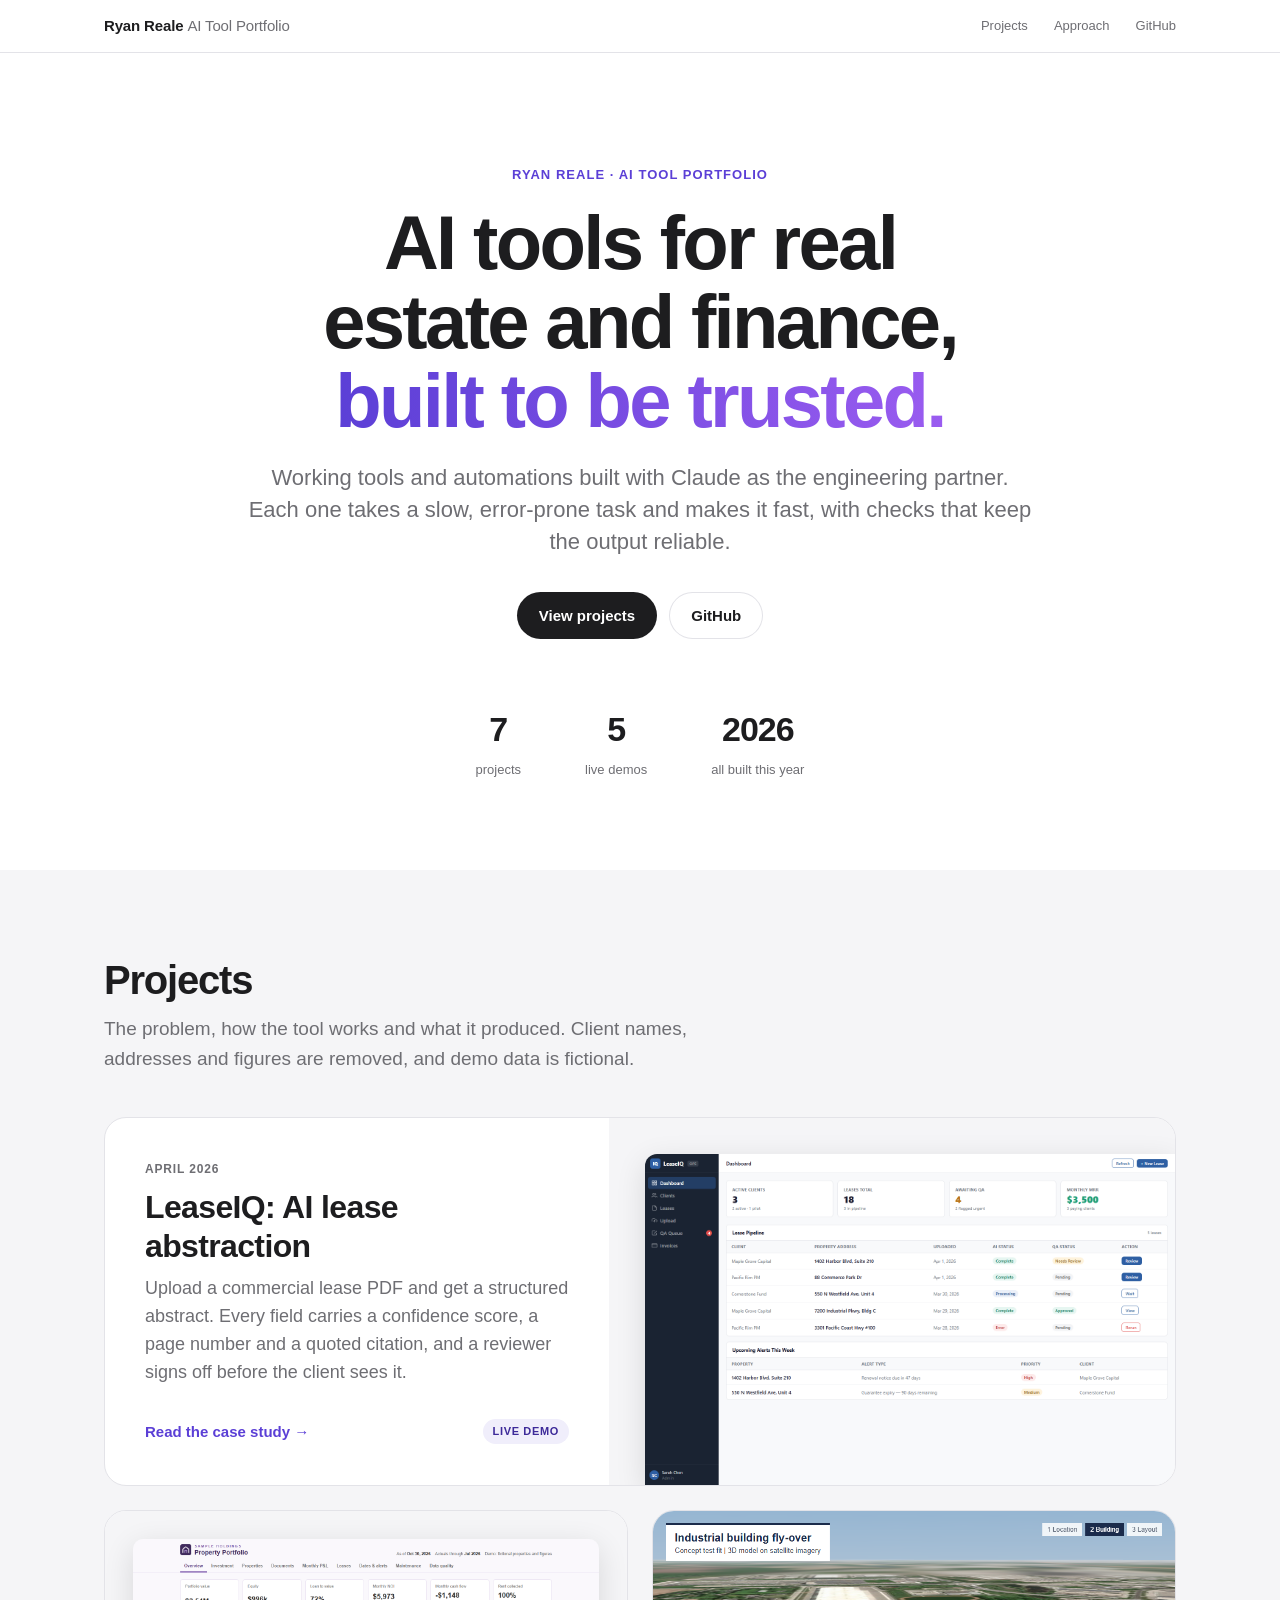
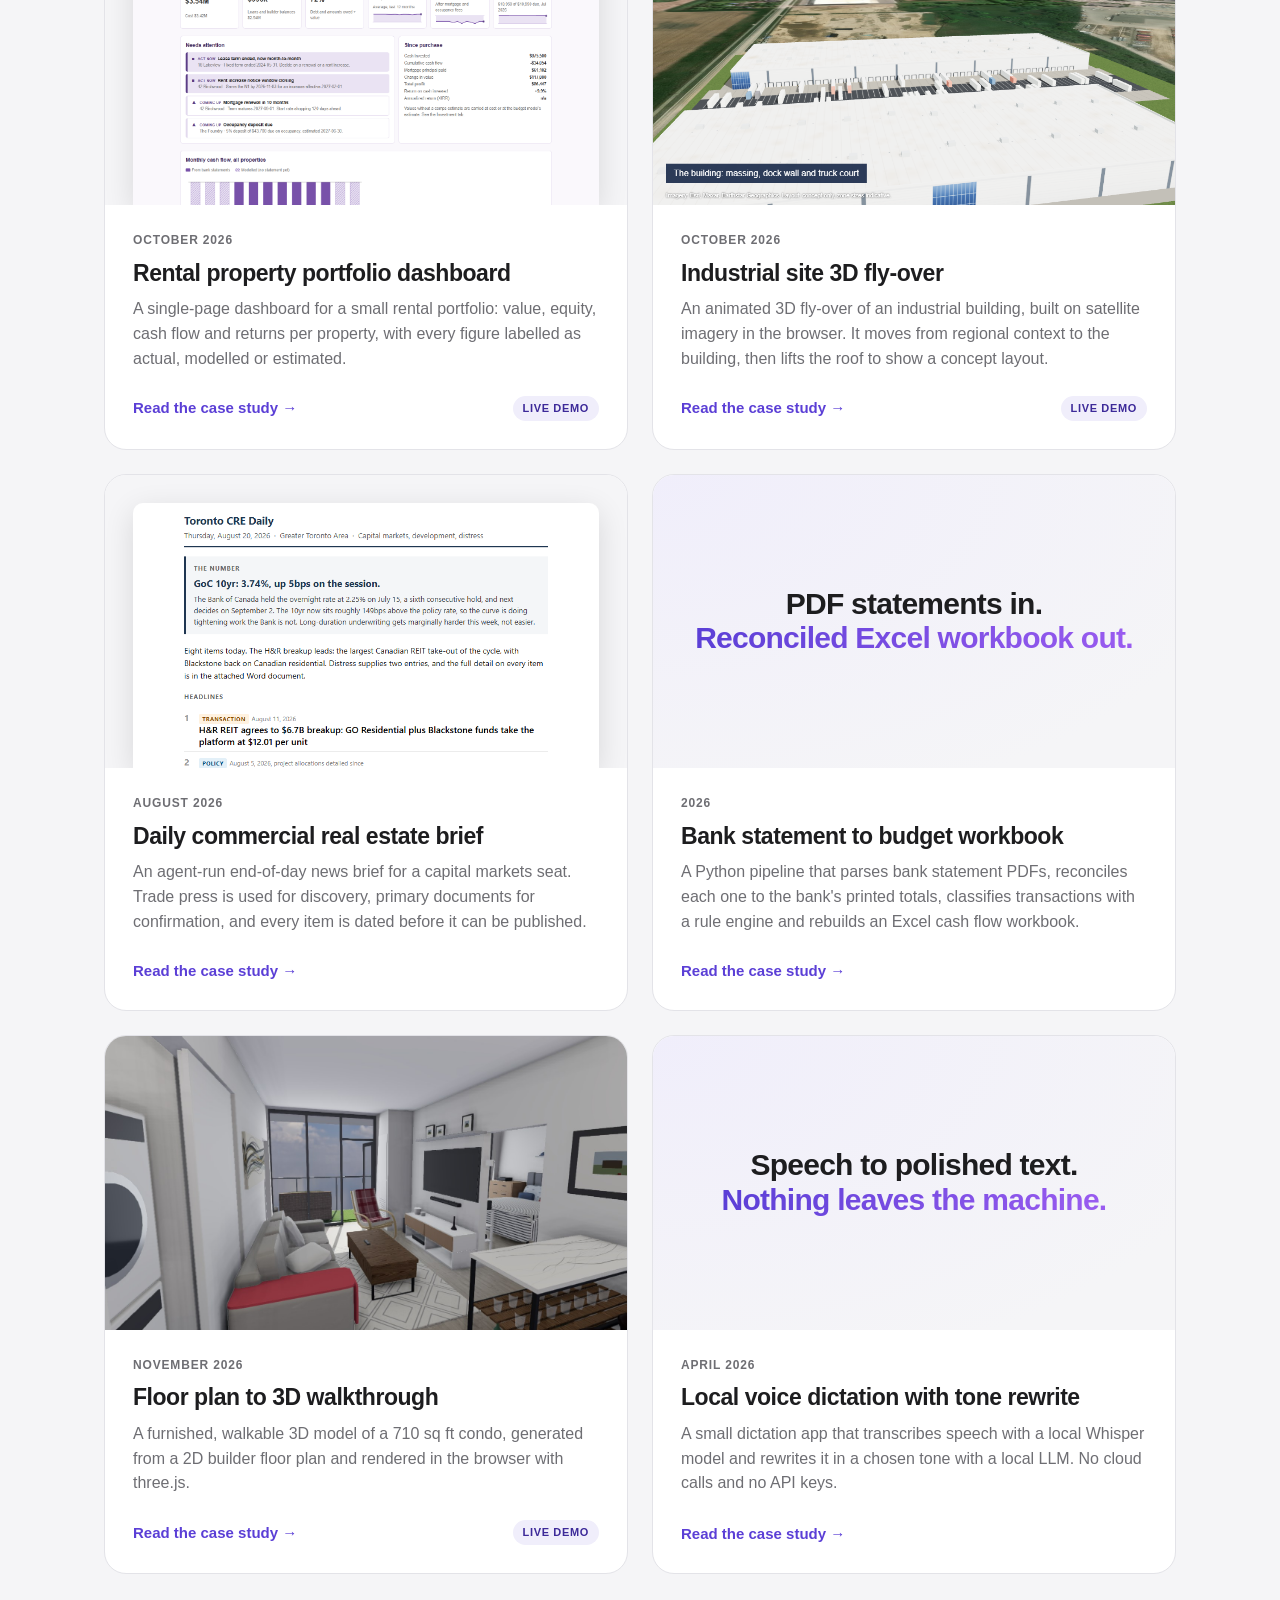
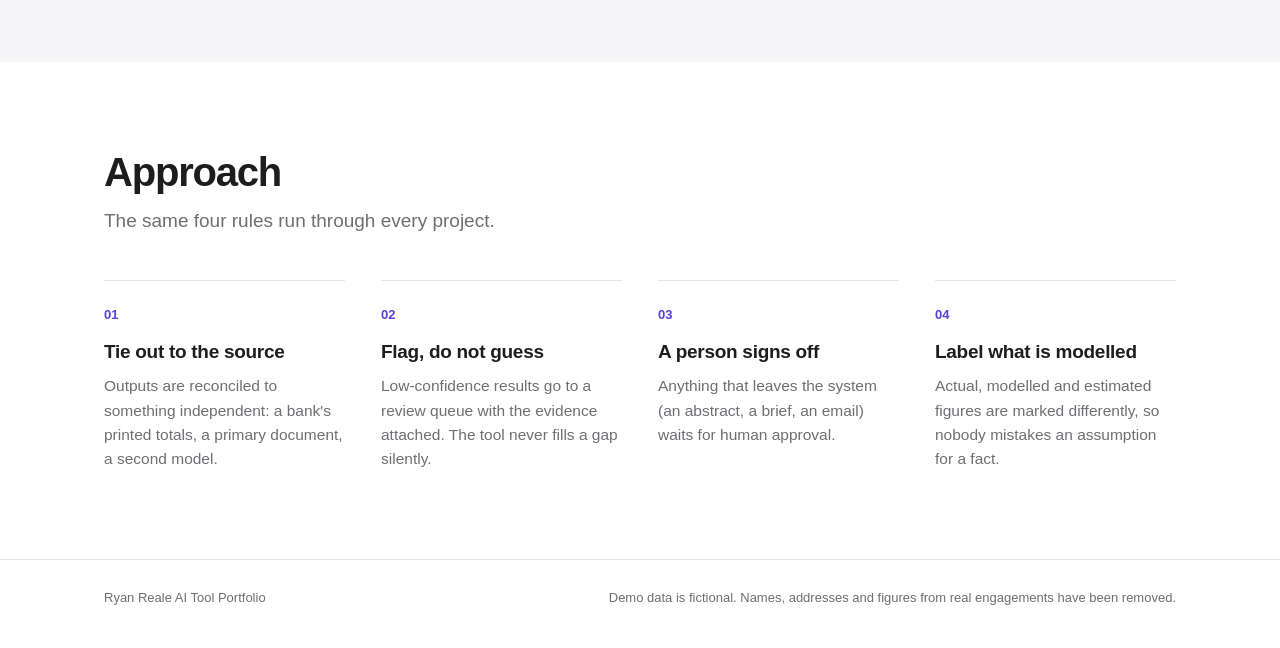
==== index.html @ 84ed0e1f "Ryan Reale AI Tool Portfolio site Co-Authored-By: Claude Fable 5.2 <noreply@anthropic.com>" ====
<!doctype html>
<html lang="en">
<head>
<meta charset="utf-8">
<meta name="viewport" content="width=device-width, initial-scale=1">
<title>Ryan Reale AI Tool Portfolio</title>
<meta name="description" content="Ryan Reale AI Tool Portfolio: AI tools and automations for commercial real estate and finance workflows.">
<meta name="color-scheme" content="light dark">
<link rel="stylesheet" href="assets/style.css">
</head>
<body>
<header class="top"><div class="wrap">
<a class="brand" href="index.html">Ryan Reale <span>AI Tool Portfolio</span></a>
<nav><a href="index.html#projects">Projects</a><a href="index.html#approach">Approach</a><a href="https://github.com/RSR71">GitHub</a></nav>
</div></header>

<div class="hero"><div class="wrap">
<p class="eyebrow">Ryan Reale &middot; AI Tool Portfolio</p>
<h1>AI tools for real estate and finance, <span class="grad">built to be trusted.</span></h1>
<p class="lead">Working tools and automations built with Claude as the engineering partner. Each one takes a slow, error-prone task and makes it fast, with checks that keep the output reliable.</p>
<div class="btns"><a class="btn" href="#projects">View projects</a><a class="btn alt" href="https://github.com/RSR71">GitHub</a></div>
<div class="stats">
<div class="stat"><b>7</b><span>projects</span></div>
<div class="stat"><b>5</b><span>live demos</span></div>
<div class="stat"><b>2026</b><span>all built this year</span></div>
</div>
</div></div>
<section id="projects" class="band"><div class="wrap">
<div class="sec-head"><h2>Projects</h2>
<p class="sub">The problem, how the tool works and what it produced. Client names, addresses and figures are removed, and demo data is fictional.</p></div>
<div class="grid"><a class="card rise feature" href="projects/leaseiq.html"><div class="thumb"><img src="assets/img/leaseiq-ops.png" alt="" loading="lazy"></div><div class="body"><span class="when">April 2026</span><h3>LeaseIQ: AI lease abstraction</h3><p>Upload a commercial lease PDF and get a structured abstract. Every field carries a confidence score, a page number and a quoted citation, and a reviewer signs off before the client sees it.</p><div class="more"><span>Read the case study <i>&rarr;</i></span><span class="live">Live demo</span></div></div></a><a class="card rise" href="projects/property-portfolio.html"><div class="thumb"><img src="assets/img/property-portfolio.png" alt="" loading="lazy"></div><div class="body"><span class="when">October 2026</span><h3>Rental property portfolio dashboard</h3><p>A single-page dashboard for a small rental portfolio: value, equity, cash flow and returns per property, with every figure labelled as actual, modelled or estimated.</p><div class="more"><span>Read the case study <i>&rarr;</i></span><span class="live">Live demo</span></div></div></a><a class="card rise" href="projects/flyover.html"><div class="thumb full"><img src="assets/img/flyover-building.png" alt="" loading="lazy"></div><div class="body"><span class="when">October 2026</span><h3>Industrial site 3D fly-over</h3><p>An animated 3D fly-over of an industrial building, built on satellite imagery in the browser. It moves from regional context to the building, then lifts the roof to show a concept layout.</p><div class="more"><span>Read the case study <i>&rarr;</i></span><span class="live">Live demo</span></div></div></a><a class="card rise" href="projects/cre-brief.html"><div class="thumb"><img src="assets/img/cre-brief.png" alt="" loading="lazy"></div><div class="body"><span class="when">August 2026</span><h3>Daily commercial real estate brief</h3><p>An agent-run end-of-day news brief for a capital markets seat. Trade press is used for discovery, primary documents for confirmation, and every item is dated before it can be published.</p><div class="more"><span>Read the case study <i>&rarr;</i></span></div></div></a><a class="card rise" href="projects/statement-pipeline.html"><div class="thumb txt"><div><em>PDF statements in.</em><em class="grad">Reconciled Excel workbook out.</em></div></div><div class="body"><span class="when">2026</span><h3>Bank statement to budget workbook</h3><p>A Python pipeline that parses bank statement PDFs, reconciles each one to the bank's printed totals, classifies transactions with a rule engine and rebuilds an Excel cash flow workbook.</p><div class="more"><span>Read the case study <i>&rarr;</i></span></div></div></a><a class="card rise" href="projects/condo-tour.html"><div class="thumb full"><img src="assets/img/condo/living_room_from_kitchen.jpg" alt="" loading="lazy"></div><div class="body"><span class="when">November 2026</span><h3>Floor plan to 3D walkthrough</h3><p>A furnished, walkable 3D model of a 710 sq ft condo, generated from a 2D builder floor plan and rendered in the browser with three.js.</p><div class="more"><span>Read the case study <i>&rarr;</i></span><span class="live">Live demo</span></div></div></a><a class="card rise" href="projects/dictation.html"><div class="thumb txt"><div><em>Speech to polished text.</em><em class="grad">Nothing leaves the machine.</em></div></div><div class="body"><span class="when">April 2026</span><h3>Local voice dictation with tone rewrite</h3><p>A small dictation app that transcribes speech with a local Whisper model and rewrites it in a chosen tone with a local LLM. No cloud calls and no API keys.</p><div class="more"><span>Read the case study <i>&rarr;</i></span></div></div></a></div>
</div></section>
<section id="approach"><div class="wrap">
<div class="sec-head"><h2>Approach</h2>
<p class="sub">The same four rules run through every project.</p></div>
<div class="principles">
<div class="rise"><span class="n">01</span><h3>Tie out to the source</h3><p>Outputs are reconciled to something independent: a bank's printed totals, a primary document, a second model.</p></div>
<div class="rise"><span class="n">02</span><h3>Flag, do not guess</h3><p>Low-confidence results go to a review queue with the evidence attached. The tool never fills a gap silently.</p></div>
<div class="rise"><span class="n">03</span><h3>A person signs off</h3><p>Anything that leaves the system (an abstract, a brief, an email) waits for human approval.</p></div>
<div class="rise"><span class="n">04</span><h3>Label what is modelled</h3><p>Actual, modelled and estimated figures are marked differently, so nobody mistakes an assumption for a fact.</p></div>
</div>
</div></section>

<footer><div class="wrap"><span>Ryan Reale AI Tool Portfolio</span><span>Demo data is fictional. Names, addresses and figures from real engagements have been removed.</span></div></footer>
<script>
(function(){var els=document.querySelectorAll('.rise');if(!('IntersectionObserver' in window)){els.forEach(function(e){e.classList.add('in')});return}
var io=new IntersectionObserver(function(es){es.forEach(function(e){if(e.isIntersecting){e.target.classList.add('in');io.unobserve(e.target)}})},{rootMargin:'0px 0px -8% 0px'});
els.forEach(function(e,i){e.style.transitionDelay=(Math.min(i%4,3)*60)+'ms';io.observe(e)})})();
</script>
</body>
</html>
---- assets/style.css ----
:root{
  --bg:#ffffff;--alt:#f5f5f7;--card:#ffffff;--ink:#1d1d1f;--mute:#6e6e73;--line:#e3e3e8;
  --accent:#5b3fd6;--accent2:#9a5cf0;--chip:#f0eefb;--chip-ink:#3d2a99;--shadow:0 1px 2px rgba(0,0,0,.04),0 12px 32px rgba(0,0,0,.06);
  --nav:rgba(255,255,255,.72);
  --font:-apple-system,BlinkMacSystemFont,"Segoe UI Variable Display","Segoe UI",Inter,"Helvetica Neue",Arial,sans-serif;
}
@media (prefers-color-scheme:dark){:root{
  --bg:#0a0a0c;--alt:#111114;--card:#16161a;--ink:#f5f5f7;--mute:#a1a1a6;--line:#26262b;
  --accent:#a48bff;--accent2:#d19bff;--chip:#1f1b33;--chip-ink:#cfc3ff;--shadow:0 1px 2px rgba(0,0,0,.4),0 16px 40px rgba(0,0,0,.45);
  --nav:rgba(10,10,12,.72);
}}
*{box-sizing:border-box}
html{scroll-behavior:smooth;-webkit-text-size-adjust:100%}
body{margin:0;font-family:var(--font);color:var(--ink);background:var(--bg);line-height:1.55;font-size:17px;-webkit-font-smoothing:antialiased;text-rendering:optimizeLegibility}
a{color:var(--accent);text-decoration:none}
a:hover{text-decoration:underline}
img{max-width:100%}
.wrap{max-width:1120px;margin:0 auto;padding:0 24px}
.narrow{max-width:780px}
:focus-visible{outline:2px solid var(--accent);outline-offset:3px;border-radius:6px}

/* nav */
header.top{position:sticky;top:0;z-index:50;background:var(--nav);backdrop-filter:saturate(180%) blur(18px);-webkit-backdrop-filter:saturate(180%) blur(18px);border-bottom:1px solid var(--line)}
header.top .wrap{display:flex;justify-content:space-between;align-items:center;height:52px;gap:16px}
.brand{font-weight:600;color:var(--ink);font-size:15px;letter-spacing:-.01em;white-space:nowrap}
.brand:hover{text-decoration:none}
.brand span{color:var(--mute);font-weight:400}
nav{display:flex;gap:26px}
nav a{font-size:13px;color:var(--mute);transition:color .15s}
nav a:hover{color:var(--ink);text-decoration:none}
@media(max-width:560px){.brand span{display:none}nav{gap:18px}}

/* hero */
.hero{padding:112px 0 88px;text-align:center}
.eyebrow{font-size:13px;font-weight:600;letter-spacing:.08em;text-transform:uppercase;color:var(--accent);margin:0 0 18px}
.hero h1{font-size:clamp(40px,7vw,76px);line-height:1.04;letter-spacing:-.035em;font-weight:700;margin:0 auto 22px;max-width:15ch;text-wrap:balance}
.grad{background:linear-gradient(92deg,var(--accent),var(--accent2));-webkit-background-clip:text;background-clip:text;color:transparent}
.lead{font-size:clamp(18px,2.2vw,22px);line-height:1.45;color:var(--mute);max-width:36em;margin:0 auto;text-wrap:pretty}
.btns{display:flex;flex-wrap:wrap;gap:12px;margin-top:34px}
.hero .btns{justify-content:center}
.btn{display:inline-flex;align-items:center;gap:8px;background:var(--ink);color:var(--bg);padding:12px 22px;border-radius:999px;font-weight:600;font-size:15px;transition:transform .15s,opacity .15s}
.btn:hover{text-decoration:none;transform:translateY(-1px);opacity:.88}
.btn.alt{background:transparent;color:var(--ink);box-shadow:inset 0 0 0 1px var(--line)}
.btn.alt:hover{box-shadow:inset 0 0 0 1px var(--mute);opacity:1}
.stats{display:flex;flex-wrap:wrap;justify-content:center;gap:16px 64px;margin-top:64px}
.stat b{display:block;font-size:34px;font-weight:700;letter-spacing:-.03em;font-variant-numeric:tabular-nums}
.stat span{font-size:13px;color:var(--mute)}

/* sections */
section{padding:88px 0}
section.band{background:var(--alt)}
.sec-head{margin-bottom:44px}
h2{font-size:clamp(28px,4vw,40px);letter-spacing:-.03em;line-height:1.1;margin:0 0 12px;font-weight:700}
p.sub{color:var(--mute);margin:0;max-width:34em;font-size:19px}

/* cards */
.grid{display:grid;grid-template-columns:repeat(2,minmax(0,1fr));gap:24px}
@media(max-width:820px){.grid{grid-template-columns:1fr}}
.card{background:var(--card);border:1px solid var(--line);border-radius:22px;overflow:hidden;display:flex;flex-direction:column;color:var(--ink);transition:transform .25s cubic-bezier(.2,.7,.2,1),box-shadow .25s,border-color .25s}
.card:hover{text-decoration:none;transform:translateY(-4px);box-shadow:var(--shadow);border-color:transparent}
.card .thumb{aspect-ratio:16/9;background:var(--alt);overflow:hidden;padding:28px 28px 0}
.card .thumb img{width:100%;height:100%;object-fit:cover;object-position:top left;display:block;border-radius:10px 10px 0 0;box-shadow:0 8px 30px rgba(0,0,0,.12);transition:transform .5s cubic-bezier(.2,.7,.2,1)}
.card:hover .thumb img{transform:scale(1.025)}
.card .thumb.full{padding:0}
.card .thumb.full img{border-radius:0;box-shadow:none;object-position:center}
.card .thumb.txt{display:flex;align-items:center;justify-content:center;padding:32px;text-align:center;font-weight:700;font-size:clamp(22px,2.6vw,30px);line-height:1.15;letter-spacing:-.025em;background:radial-gradient(120% 120% at 0% 0%,var(--chip),var(--alt))}
.card .thumb.txt em{font-style:normal;display:block}
.card .body{padding:26px 28px 28px;display:flex;flex-direction:column;gap:10px;flex:1}
.when{font-size:12px;font-weight:600;letter-spacing:.07em;text-transform:uppercase;color:var(--mute)}
.card h3{margin:0;font-size:23px;letter-spacing:-.02em;line-height:1.2;font-weight:700}
.card p{margin:0;font-size:16px;color:var(--mute)}
.card .more{margin-top:auto;padding-top:14px;font-size:15px;font-weight:600;color:var(--accent);display:flex;justify-content:space-between;align-items:center;gap:12px;flex-wrap:wrap}
.card .more i{font-style:normal;display:inline-block;transition:transform .2s}
.card:hover .more i{transform:translateX(4px)}
.live{font-size:11px;font-weight:700;letter-spacing:.06em;text-transform:uppercase;color:var(--chip-ink);background:var(--chip);padding:4px 10px;border-radius:999px}
.card.feature{grid-column:1/-1;flex-direction:row}
.card.feature .thumb{flex:1.25;aspect-ratio:auto;min-height:340px;padding:36px 0 0 36px;order:2}
.card.feature .thumb img{border-radius:12px 0 0 0}
.card.feature .body{flex:1;padding:40px;justify-content:center}
.card.feature h3{font-size:32px}
.card.feature p{font-size:18px}
.card.feature .more{margin-top:8px}
@media(max-width:820px){.card.feature{flex-direction:column}.card.feature .thumb{order:0;min-height:0;aspect-ratio:16/9;padding:28px 28px 0}.card.feature .thumb img{border-radius:10px 10px 0 0}.card.feature .body{padding:26px 28px 28px}.card.feature h3{font-size:23px}.card.feature p{font-size:16px}}
.tags{display:flex;flex-wrap:wrap;gap:6px}
.tag{font-size:12px;background:var(--alt);color:var(--mute);padding:4px 10px;border-radius:999px;border:1px solid var(--line)}

/* approach */
.principles{display:grid;grid-template-columns:repeat(4,minmax(0,1fr));gap:36px}
@media(max-width:900px){.principles{grid-template-columns:repeat(2,minmax(0,1fr))}}
@media(max-width:520px){.principles{grid-template-columns:1fr}}
.principles div{border-top:1px solid var(--line);padding-top:20px}
.principles .n{font-size:13px;font-weight:600;color:var(--accent);font-variant-numeric:tabular-nums}
.principles h3{font-size:19px;letter-spacing:-.015em;margin:10px 0 8px}
.principles p{font-size:15.5px;margin:0;color:var(--mute)}

footer{border-top:1px solid var(--line);padding:28px 0 40px;font-size:13px;color:var(--mute)}
footer .wrap{display:flex;justify-content:space-between;gap:16px;flex-wrap:wrap}

/* project pages */
.phead{padding:72px 0 0;text-align:center}
.back{font-size:14px;color:var(--mute);display:inline-block;margin-bottom:28px}
.back:hover{color:var(--ink);text-decoration:none}
.phead h1{font-size:clamp(34px,5.6vw,60px);letter-spacing:-.035em;line-height:1.06;margin:0 auto 20px;max-width:18ch;font-weight:700;text-wrap:balance}
.phead .btns{justify-content:center}
.phead .tags{justify-content:center;margin-top:28px}
.statband{display:grid;grid-template-columns:repeat(4,minmax(0,1fr));gap:0;margin:64px 0 0;border-top:1px solid var(--line);border-bottom:1px solid var(--line)}
.statband div{padding:28px 20px;text-align:center;border-left:1px solid var(--line)}
.statband div:first-child{border-left:0}
.statband b{display:block;font-size:clamp(30px,4vw,44px);font-weight:700;letter-spacing:-.035em;line-height:1.1;font-variant-numeric:tabular-nums}
.statband span{font-size:13.5px;color:var(--mute);display:block;margin-top:6px;text-wrap:balance}
@media(max-width:760px){.statband{grid-template-columns:repeat(2,minmax(0,1fr))}.statband div:nth-child(3){border-left:0}.statband div:nth-child(n+3){border-top:1px solid var(--line)}}
.prose{padding:72px 0 24px}
.prose h2{font-size:28px;letter-spacing:-.025em;margin:56px 0 14px}
.prose h2:first-child{margin-top:0}
.prose p{margin:0 0 16px}
.prose ul{padding:0;margin:20px 0;list-style:none;display:grid;gap:14px}
.prose li{padding-left:22px;position:relative}
.prose li::before{content:"";position:absolute;left:0;top:.62em;width:7px;height:7px;border-radius:50%;background:var(--accent)}
.prose li b{font-weight:600}
figure{margin:40px 0}
figure img,.shots img{width:100%;border-radius:14px;display:block;border:1px solid var(--line);box-shadow:var(--shadow)}
figcaption{font-size:13.5px;color:var(--mute);margin-top:12px;text-align:center}
.shots{display:grid;grid-template-columns:repeat(auto-fit,minmax(230px,1fr));gap:16px;margin:40px 0}
.wide{width:min(1072px,calc(100vw - 48px));position:relative;left:50%;transform:translateX(-50%)}
.flow{display:flex;flex-wrap:wrap;gap:8px;align-items:center;margin:20px 0 8px;padding:0;list-style:none}
.prose .flow li{background:var(--alt);border:1px solid var(--line);border-radius:999px;padding:7px 14px;font-size:14px;font-weight:500}
.prose .flow li::before{display:none}
.prose .flow li.arr{background:none;border:0;padding:0;color:var(--mute);font-weight:400}
.note{background:var(--alt);border-radius:14px;padding:18px 22px;font-size:15px;color:var(--mute);margin:36px 0 0}
.pnav{display:grid;grid-template-columns:1fr 1fr;gap:24px;padding:56px 0 88px}
.pnav a{border:1px solid var(--line);border-radius:18px;padding:22px 24px;color:var(--ink);transition:border-color .2s,transform .2s}
.pnav a:hover{text-decoration:none;border-color:var(--mute);transform:translateY(-2px)}
.pnav small{display:block;font-size:12px;font-weight:600;letter-spacing:.07em;text-transform:uppercase;color:var(--mute);margin-bottom:6px}
.pnav b{font-size:18px;letter-spacing:-.015em}
.pnav .next{text-align:right}
@media(max-width:600px){.pnav{grid-template-columns:1fr}.pnav .next{text-align:left}}

/* motion */
@media (prefers-reduced-motion:no-preference){
  .rise{opacity:0;transform:translateY(18px);transition:opacity .7s cubic-bezier(.2,.7,.2,1),transform .7s cubic-bezier(.2,.7,.2,1)}
  .rise.in{opacity:1;transform:none}
}
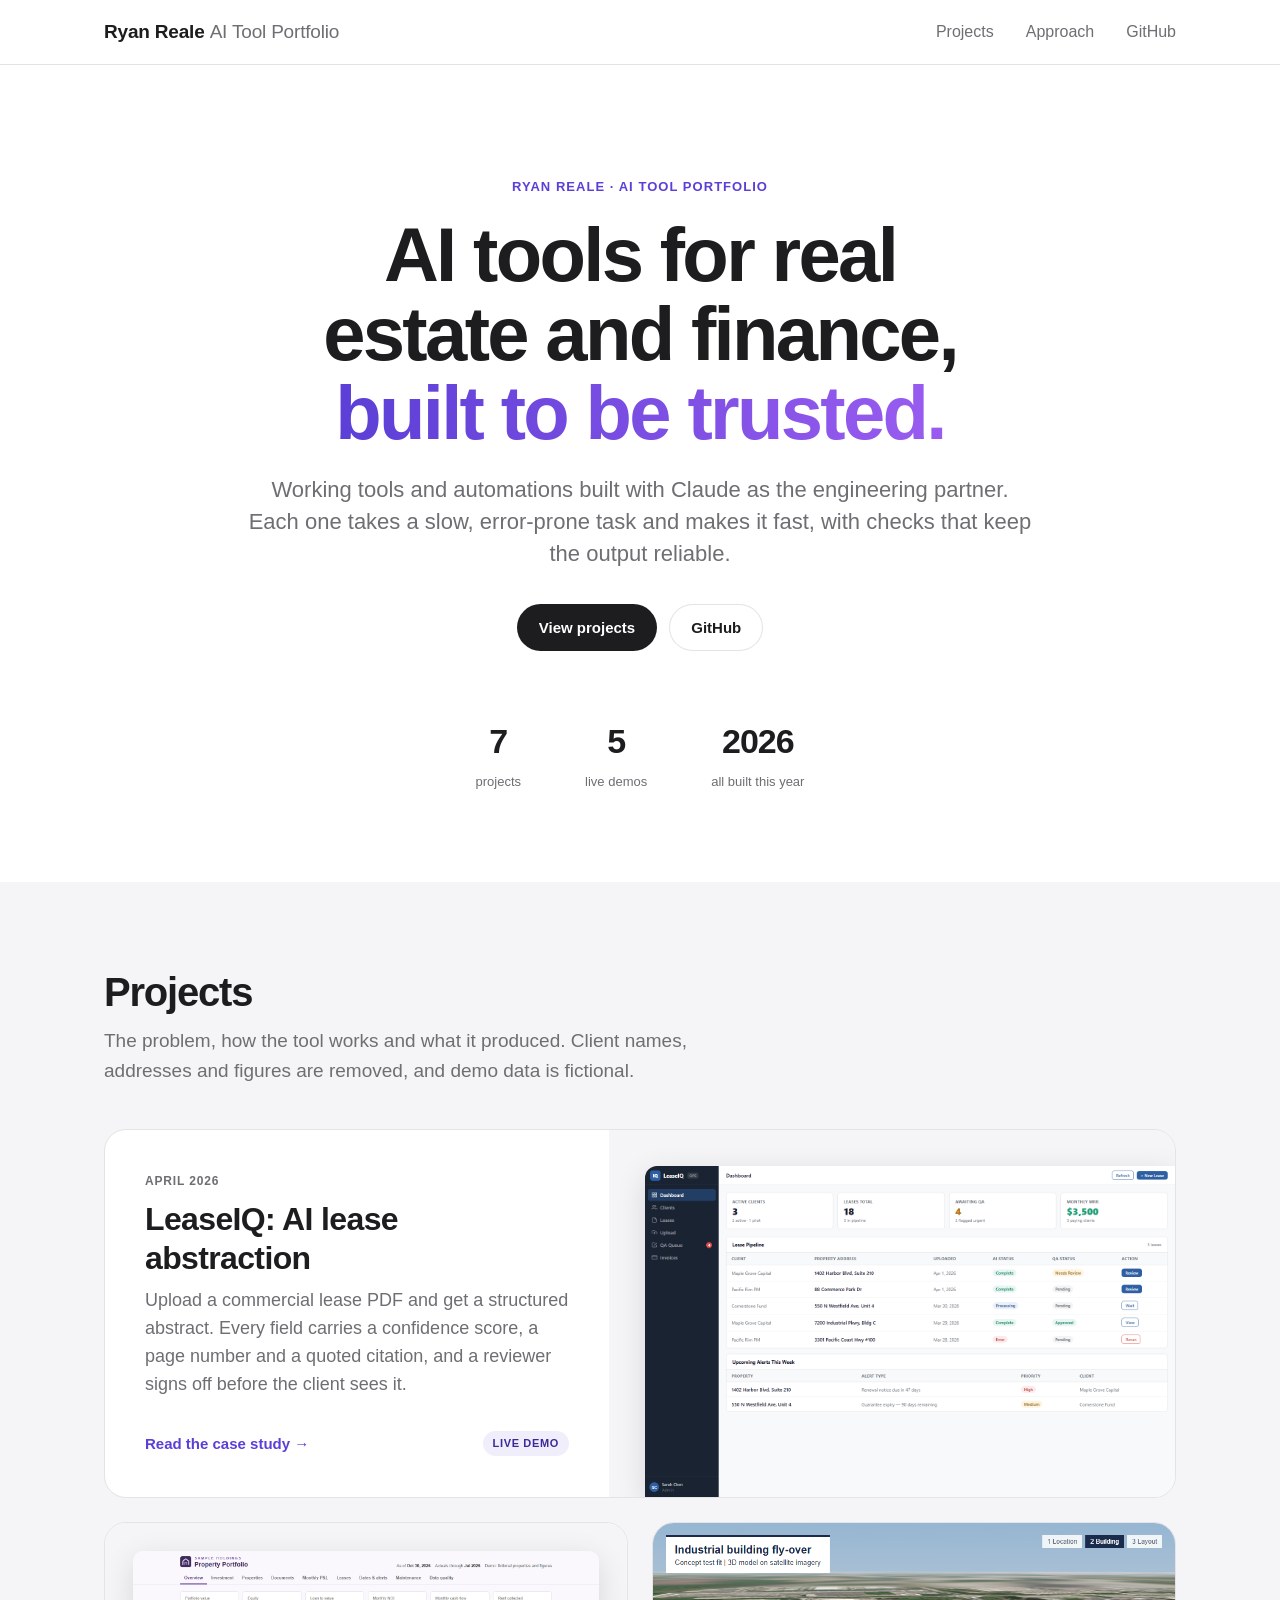
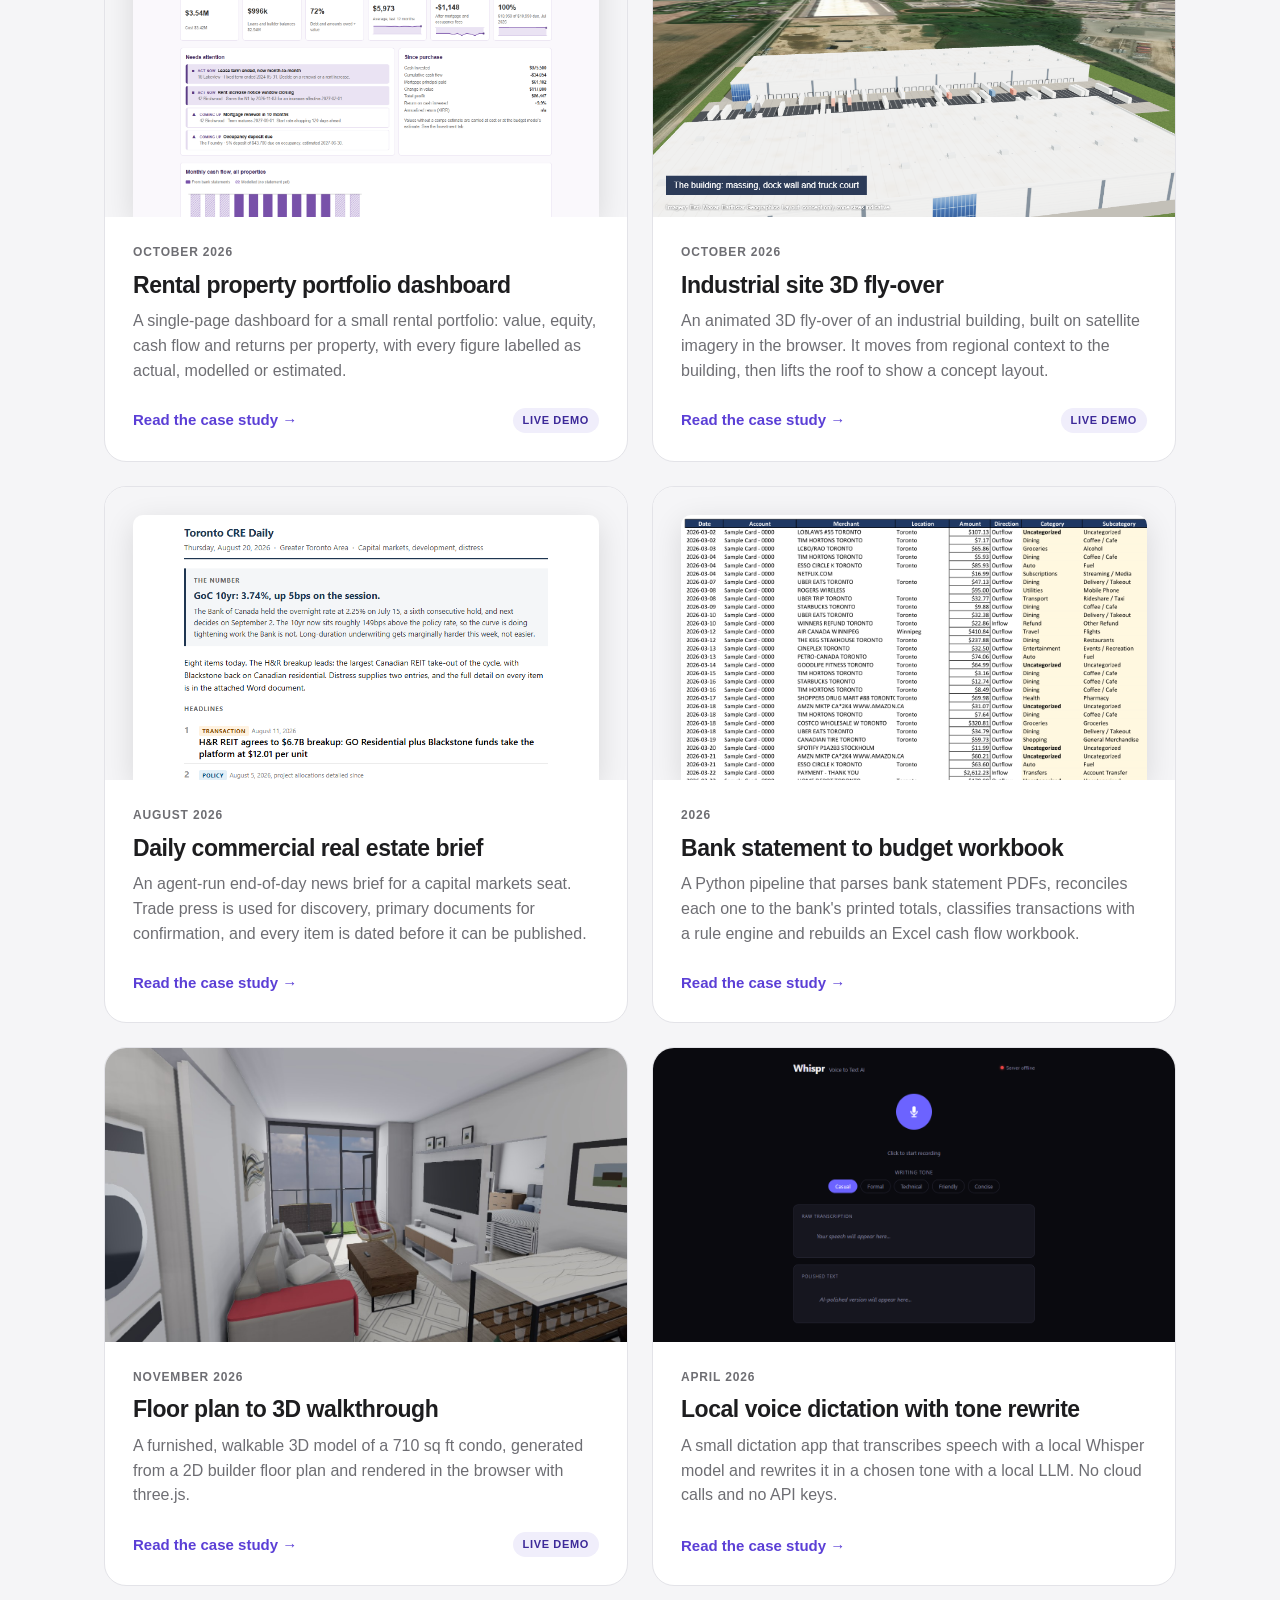
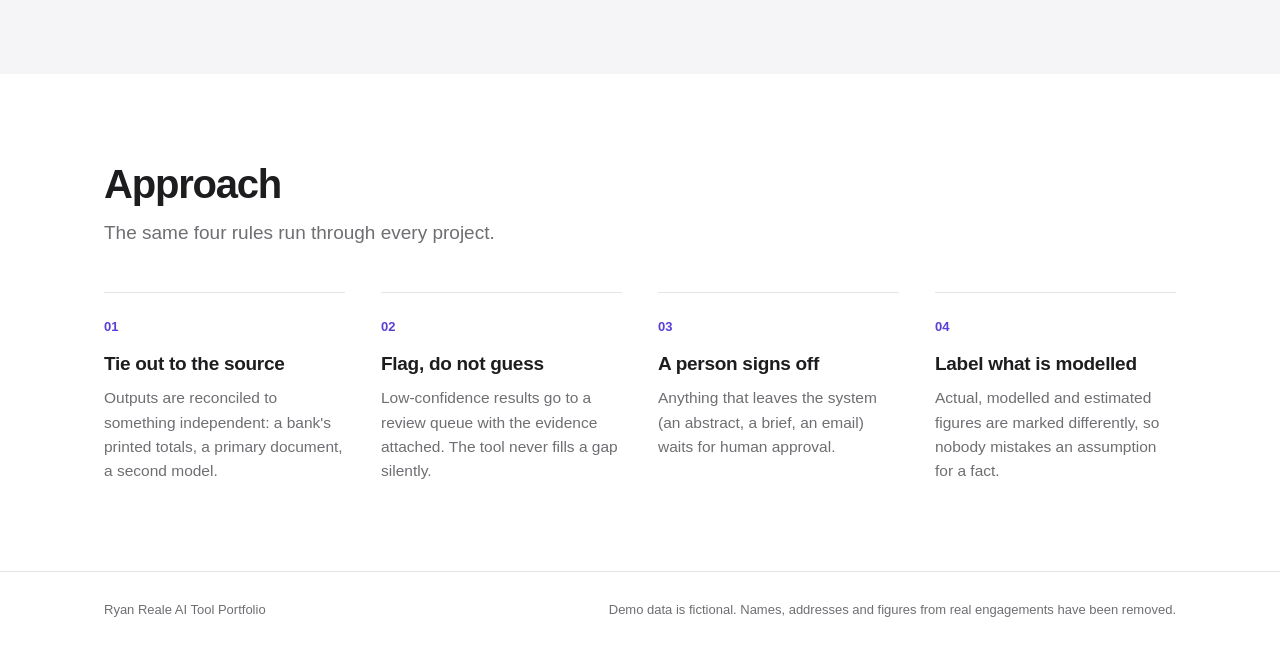
==== commit d170643e: "Add screenshots to every project tile; larger navigation text Co-Authored-By: Claude Fable 5.2 <nore" ====
--- a/index.html
+++ b/index.html
@@ -28,7 +28,7 @@
 <section id="projects" class="band"><div class="wrap">
 <div class="sec-head"><h2>Projects</h2>
 <p class="sub">The problem, how the tool works and what it produced. Client names, addresses and figures are removed, and demo data is fictional.</p></div>
-<div class="grid"><a class="card rise feature" href="projects/leaseiq.html"><div class="thumb"><img src="assets/img/leaseiq-ops.png" alt="" loading="lazy"></div><div class="body"><span class="when">April 2026</span><h3>LeaseIQ: AI lease abstraction</h3><p>Upload a commercial lease PDF and get a structured abstract. Every field carries a confidence score, a page number and a quoted citation, and a reviewer signs off before the client sees it.</p><div class="more"><span>Read the case study <i>&rarr;</i></span><span class="live">Live demo</span></div></div></a><a class="card rise" href="projects/property-portfolio.html"><div class="thumb"><img src="assets/img/property-portfolio.png" alt="" loading="lazy"></div><div class="body"><span class="when">October 2026</span><h3>Rental property portfolio dashboard</h3><p>A single-page dashboard for a small rental portfolio: value, equity, cash flow and returns per property, with every figure labelled as actual, modelled or estimated.</p><div class="more"><span>Read the case study <i>&rarr;</i></span><span class="live">Live demo</span></div></div></a><a class="card rise" href="projects/flyover.html"><div class="thumb full"><img src="assets/img/flyover-building.png" alt="" loading="lazy"></div><div class="body"><span class="when">October 2026</span><h3>Industrial site 3D fly-over</h3><p>An animated 3D fly-over of an industrial building, built on satellite imagery in the browser. It moves from regional context to the building, then lifts the roof to show a concept layout.</p><div class="more"><span>Read the case study <i>&rarr;</i></span><span class="live">Live demo</span></div></div></a><a class="card rise" href="projects/cre-brief.html"><div class="thumb"><img src="assets/img/cre-brief.png" alt="" loading="lazy"></div><div class="body"><span class="when">August 2026</span><h3>Daily commercial real estate brief</h3><p>An agent-run end-of-day news brief for a capital markets seat. Trade press is used for discovery, primary documents for confirmation, and every item is dated before it can be published.</p><div class="more"><span>Read the case study <i>&rarr;</i></span></div></div></a><a class="card rise" href="projects/statement-pipeline.html"><div class="thumb txt"><div><em>PDF statements in.</em><em class="grad">Reconciled Excel workbook out.</em></div></div><div class="body"><span class="when">2026</span><h3>Bank statement to budget workbook</h3><p>A Python pipeline that parses bank statement PDFs, reconciles each one to the bank's printed totals, classifies transactions with a rule engine and rebuilds an Excel cash flow workbook.</p><div class="more"><span>Read the case study <i>&rarr;</i></span></div></div></a><a class="card rise" href="projects/condo-tour.html"><div class="thumb full"><img src="assets/img/condo/living_room_from_kitchen.jpg" alt="" loading="lazy"></div><div class="body"><span class="when">November 2026</span><h3>Floor plan to 3D walkthrough</h3><p>A furnished, walkable 3D model of a 710 sq ft condo, generated from a 2D builder floor plan and rendered in the browser with three.js.</p><div class="more"><span>Read the case study <i>&rarr;</i></span><span class="live">Live demo</span></div></div></a><a class="card rise" href="projects/dictation.html"><div class="thumb txt"><div><em>Speech to polished text.</em><em class="grad">Nothing leaves the machine.</em></div></div><div class="body"><span class="when">April 2026</span><h3>Local voice dictation with tone rewrite</h3><p>A small dictation app that transcribes speech with a local Whisper model and rewrites it in a chosen tone with a local LLM. No cloud calls and no API keys.</p><div class="more"><span>Read the case study <i>&rarr;</i></span></div></div></a></div>
+<div class="grid"><a class="card rise feature" href="projects/leaseiq.html"><div class="thumb"><img src="assets/img/leaseiq-ops.png" alt="" loading="lazy"></div><div class="body"><span class="when">April 2026</span><h3>LeaseIQ: AI lease abstraction</h3><p>Upload a commercial lease PDF and get a structured abstract. Every field carries a confidence score, a page number and a quoted citation, and a reviewer signs off before the client sees it.</p><div class="more"><span>Read the case study <i>&rarr;</i></span><span class="live">Live demo</span></div></div></a><a class="card rise" href="projects/property-portfolio.html"><div class="thumb"><img src="assets/img/property-portfolio.png" alt="" loading="lazy"></div><div class="body"><span class="when">October 2026</span><h3>Rental property portfolio dashboard</h3><p>A single-page dashboard for a small rental portfolio: value, equity, cash flow and returns per property, with every figure labelled as actual, modelled or estimated.</p><div class="more"><span>Read the case study <i>&rarr;</i></span><span class="live">Live demo</span></div></div></a><a class="card rise" href="projects/flyover.html"><div class="thumb full"><img src="assets/img/flyover-building.png" alt="" loading="lazy"></div><div class="body"><span class="when">October 2026</span><h3>Industrial site 3D fly-over</h3><p>An animated 3D fly-over of an industrial building, built on satellite imagery in the browser. It moves from regional context to the building, then lifts the roof to show a concept layout.</p><div class="more"><span>Read the case study <i>&rarr;</i></span><span class="live">Live demo</span></div></div></a><a class="card rise" href="projects/cre-brief.html"><div class="thumb"><img src="assets/img/cre-brief.png" alt="" loading="lazy"></div><div class="body"><span class="when">August 2026</span><h3>Daily commercial real estate brief</h3><p>An agent-run end-of-day news brief for a capital markets seat. Trade press is used for discovery, primary documents for confirmation, and every item is dated before it can be published.</p><div class="more"><span>Read the case study <i>&rarr;</i></span></div></div></a><a class="card rise" href="projects/statement-pipeline.html"><div class="thumb"><img src="assets/img/statement-pipeline.png" alt="" loading="lazy"></div><div class="body"><span class="when">2026</span><h3>Bank statement to budget workbook</h3><p>A Python pipeline that parses bank statement PDFs, reconciles each one to the bank's printed totals, classifies transactions with a rule engine and rebuilds an Excel cash flow workbook.</p><div class="more"><span>Read the case study <i>&rarr;</i></span></div></div></a><a class="card rise" href="projects/condo-tour.html"><div class="thumb full"><img src="assets/img/condo/living_room_from_kitchen.jpg" alt="" loading="lazy"></div><div class="body"><span class="when">November 2026</span><h3>Floor plan to 3D walkthrough</h3><p>A furnished, walkable 3D model of a 710 sq ft condo, generated from a 2D builder floor plan and rendered in the browser with three.js.</p><div class="more"><span>Read the case study <i>&rarr;</i></span><span class="live">Live demo</span></div></div></a><a class="card rise" href="projects/dictation.html"><div class="thumb full"><img src="assets/img/dictation.png" alt="" loading="lazy"></div><div class="body"><span class="when">April 2026</span><h3>Local voice dictation with tone rewrite</h3><p>A small dictation app that transcribes speech with a local Whisper model and rewrites it in a chosen tone with a local LLM. No cloud calls and no API keys.</p><div class="more"><span>Read the case study <i>&rarr;</i></span></div></div></a></div>
 </div></section>
 <section id="approach"><div class="wrap">
 <div class="sec-head"><h2>Approach</h2>
--- a/assets/style.css
+++ b/assets/style.css
@@ -22,14 +22,14 @@
 
 /* nav */
 header.top{position:sticky;top:0;z-index:50;background:var(--nav);backdrop-filter:saturate(180%) blur(18px);-webkit-backdrop-filter:saturate(180%) blur(18px);border-bottom:1px solid var(--line)}
-header.top .wrap{display:flex;justify-content:space-between;align-items:center;height:52px;gap:16px}
-.brand{font-weight:600;color:var(--ink);font-size:15px;letter-spacing:-.01em;white-space:nowrap}
+header.top .wrap{display:flex;justify-content:space-between;align-items:center;height:64px;gap:16px}
+.brand{font-weight:600;color:var(--ink);font-size:19px;letter-spacing:-.01em;white-space:nowrap}
 .brand:hover{text-decoration:none}
 .brand span{color:var(--mute);font-weight:400}
-nav{display:flex;gap:26px}
-nav a{font-size:13px;color:var(--mute);transition:color .15s}
+nav{display:flex;gap:32px}
+nav a{font-size:16px;color:var(--mute);transition:color .15s}
 nav a:hover{color:var(--ink);text-decoration:none}
-@media(max-width:560px){.brand span{display:none}nav{gap:18px}}
+@media(max-width:560px){.brand span{display:none}nav{gap:18px}nav a{font-size:15px}}
 
 /* hero */
 .hero{padding:112px 0 88px;text-align:center}
